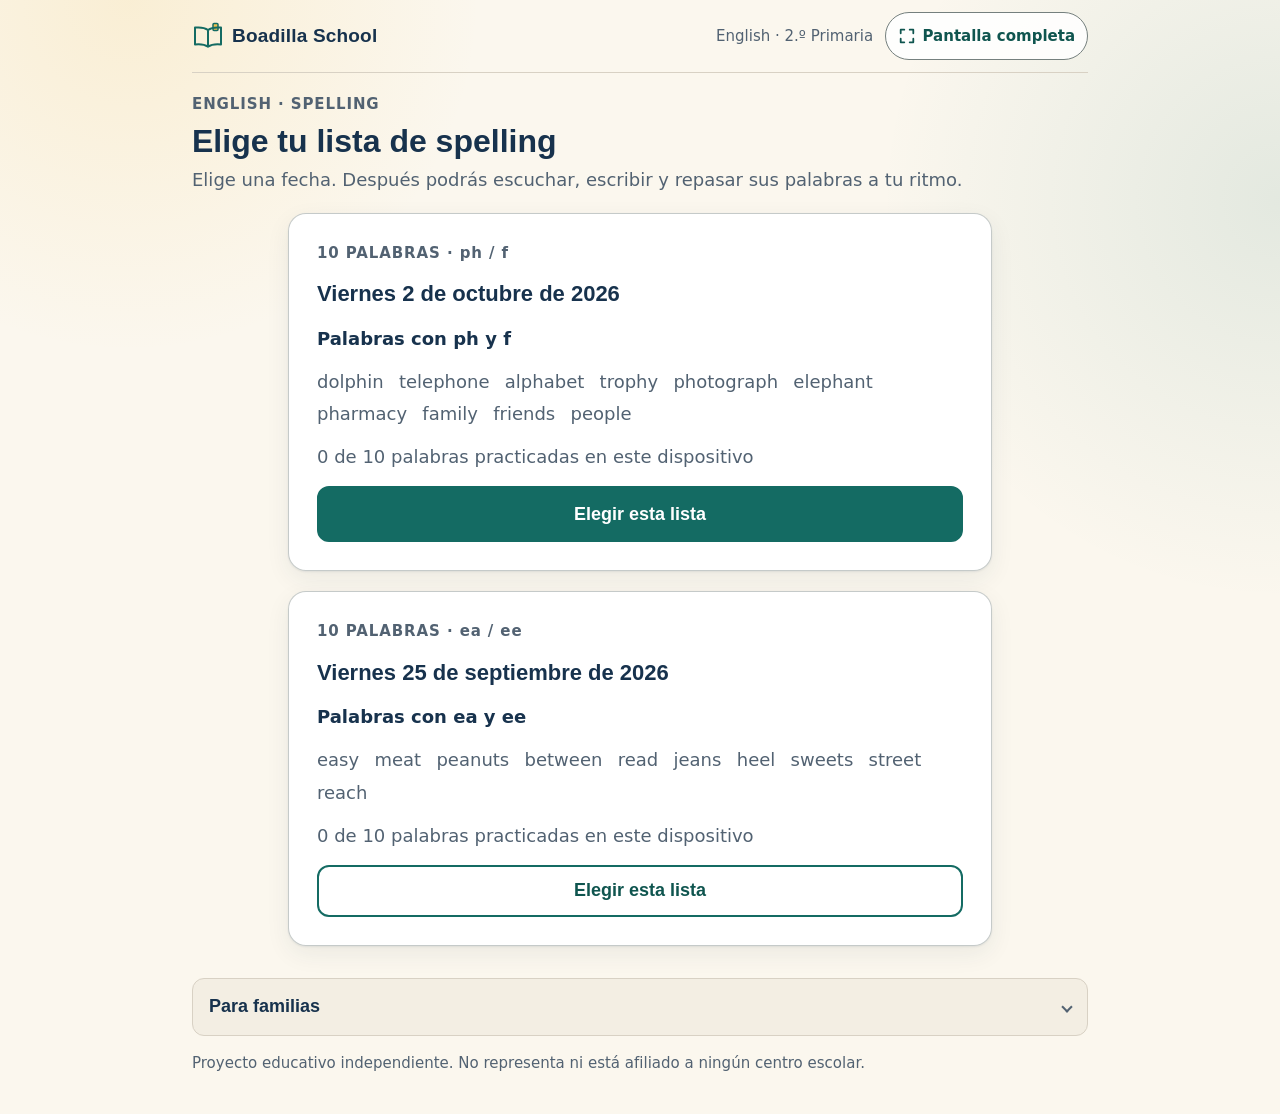
==== spelling/index.html @ 9aa568d6 "Publish weekly spelling at the stable /spelling/ address Runtime export from boadillaschool/spelling" ====
<!DOCTYPE html>
<html lang="es">
<head>
  <meta charset="utf-8">
  <meta name="viewport" content="width=device-width, initial-scale=1, viewport-fit=cover">
  <meta http-equiv="Content-Security-Policy" content="default-src 'self'; script-src 'self'; style-src 'self'; img-src 'self' data:; media-src 'self'; connect-src 'none'; object-src 'none'; base-uri 'none'; form-action 'self'">
  <meta name="referrer" content="no-referrer">
  <meta name="robots" content="noindex,nofollow,noarchive">
  <meta name="color-scheme" content="light">
  <meta name="theme-color" content="#FBF7EE">
  <meta name="description" content="Boadilla School: elige tu lista semanal de spelling y practica inglés con dibujos, pronunciación y escritura.">
  <title>Boadilla School · Spelling</title>
  <link rel="icon" href="data:,">
  <link rel="stylesheet" href="styles.css">
  <link rel="canonical" href="https://boadillaschool.github.io/spelling/">
  <script type="module" src="site-routing.js"></script>
  <script type="module" src="app.js"></script>
</head>
<body>
  <div class="app" id="app">
    <header class="brand-bar">
      <p class="lockup">
        <svg class="lockup-mark" viewBox="0 0 32 28" width="32" height="28" aria-hidden="true" focusable="false">
          <rect class="lockup-tab" x="21" y="1.5" width="5" height="7" rx="1" stroke="currentColor" stroke-width="1.5"/>
          <path d="M16 8C13 5.8 8.5 5 3 5.6V22.4C8.5 21.8 13 22.6 16 24.8C19 22.6 23.5 21.8 29 22.4V5.6C23.5 5 19 5.8 16 8ZM16 8V24.8" fill="none" stroke="currentColor" stroke-width="2" stroke-linecap="round" stroke-linejoin="round"/>
        </svg>
        <span class="wordmark">Boadilla School</span>
      </p>
      <div class="brand-actions">
        <p class="brand-context">English · 2.º Primaria</p>
        <button type="button" class="fullscreen-toggle" id="fullscreen-toggle" aria-label="Activar pantalla completa" aria-pressed="false" hidden>
          <svg class="icon" viewBox="0 0 20 20" width="18" height="18" aria-hidden="true" focusable="false">
            <path d="M7 3H3v4M13 3h4v4M7 17H3v-4M13 17h4v-4" fill="none" stroke="currentColor" stroke-width="2" stroke-linecap="round" stroke-linejoin="round"/>
          </svg>
          <span>Pantalla completa</span>
        </button>
      </div>
    </header>

    <div class="screen-head" id="screen-head">
      <button type="button" class="back" id="back" hidden>
        <svg class="icon" viewBox="0 0 16 16" width="16" height="16" aria-hidden="true" focusable="false">
          <path d="M10 3 5 8l5 5" fill="none" stroke="currentColor" stroke-width="2" stroke-linecap="round" stroke-linejoin="round"/>
        </svg>
        <span>Inicio</span>
      </button>
      <p class="eyebrow" id="eyebrow">ENGLISH · SPELLING</p>
      <h1 id="screen-title" tabindex="-1">Elige tu lista de spelling</h1>
      <p class="module-intro" id="module-intro">Elige una fecha para practicar sus palabras.</p>
      <a class="list-picker" id="list-picker" href="./" hidden>Elegir otra lista</a>
    </div>

    <div class="progress-strip" id="progress-strip" hidden>
      <label for="progress" id="progress-label">Progreso</label>
      <progress id="progress" max="10" value="0"></progress>
    </div>

    <main id="main" class="main">
      <p class="loading">Cargando…</p>
    </main>

    <div class="actions-area" id="dock"></div>

    <div class="notices">
      <p id="audio-note" class="note" hidden></p>
      <p id="storage-note" class="note" hidden></p>
      <p id="feedback" class="sr-only" role="status" aria-live="polite" aria-atomic="true"></p>
    </div>
  </div>

  <noscript>
    <p class="noscript">Esta aplicación necesita JavaScript activado para funcionar. Actívalo en tu navegador y recarga la página.</p>
  </noscript>
</body>
</html>
---- spelling/styles.css ----
/* Boadilla School visual system: shared design values first, then layout, then screens. */

:root {
  --canvas: #fbf7ee;
  --surface: #ffffff;
  --surface-2: #f3eee3;
  --ink: #17324d;
  --muted: #526272;
  --petrol: #146b63;
  --petrol-pressed: #0f554f;
  --gold: #f2c14e;
  --success: #287a52;
  --success-soft: #e4f3ea;
  --retry: #8a5a00;
  --retry-soft: #fff2c8;
  --danger: #b1433b;
  --danger-soft: #fbe8e5;
  --border: #75807e;
  --rule: #d8d1c4;
  --font-head: ui-rounded, "Arial Rounded MT Bold", "Trebuchet MS", sans-serif;
  --font-body: system-ui, -apple-system, "Segoe UI", Roboto, "Helvetica Neue", Arial, sans-serif;
  --font-word: Verdana, "DejaVu Sans", sans-serif;
  --radius-card: 18px;
  --radius-control: 12px;
  --shadow-card: 0 1px 2px rgba(23, 50, 77, 0.08), 0 8px 24px rgba(23, 50, 77, 0.07);
  --shadow-lift: 0 14px 36px rgba(23, 50, 77, 0.12);
  --sky-soft: #eaf4fb;
  --aqua-soft: #def3ef;
  --coral: #e76f51;
  --coral-soft: #fff0e8;
  --touch: 3rem;
  --gutter: 1rem;
  --visual-viewport-height: 100dvh;
  --keyboard-inset: 0px;
}

*,
*::before,
*::after {
  box-sizing: border-box;
}

[hidden] {
  display: none !important;
}

html {
  -webkit-text-size-adjust: 100%;
  text-size-adjust: 100%;
}

body {
  margin: 0;
  min-height: var(--visual-viewport-height);
  background:
    radial-gradient(circle at 10% 0%, rgba(242, 193, 78, 0.16), transparent 22rem),
    radial-gradient(circle at 100% 18%, rgba(20, 107, 99, 0.1), transparent 25rem),
    var(--canvas);
  color: var(--ink);
  font-family: var(--font-body);
  font-size: 1.0625rem;
  line-height: 1.5;
  overflow-wrap: anywhere;
}

h1,
h2,
h3 {
  margin: 0;
  font-family: var(--font-head);
  line-height: 1.2;
}

p {
  margin: 0;
}

button,
input,
textarea,
summary {
  font: inherit;
  color: inherit;
}

:focus-visible {
  outline: 3px solid var(--ink);
  outline-offset: 2px;
  box-shadow: 0 0 0 6px var(--gold);
}

[tabindex="-1"]:focus,
[tabindex="-1"]:focus-visible {
  outline: none;
  box-shadow: none;
}

.sr-only {
  position: absolute;
  width: 1px;
  height: 1px;
  margin: -1px;
  padding: 0;
  overflow: hidden;
  clip: rect(0, 0, 0, 0);
  white-space: nowrap;
  border: 0;
}

/* Shell: one calm column, 720px at most, exercise card 640px at most. */

.app {
  display: flex;
  flex-direction: column;
  min-height: 100vh;
  min-height: 100dvh;
  min-height: var(--visual-viewport-height);
  max-width: 64rem;
  margin-inline: auto;
  padding-left: max(var(--gutter), env(safe-area-inset-left));
  padding-right: max(var(--gutter), env(safe-area-inset-right));
  padding-bottom: calc(1.5rem + env(safe-area-inset-bottom));
}

.app > * {
  width: 100%;
  max-width: 56rem;
  margin-inline: auto;
}

/* Brand bar */

.brand-bar {
  display: flex;
  flex-wrap: wrap;
  align-items: center;
  justify-content: space-between;
  gap: 0.25rem 1rem;
  padding-top: max(0.75rem, env(safe-area-inset-top));
  padding-bottom: 0.75rem;
  border-bottom: 1px solid var(--rule);
}

.lockup {
  display: flex;
  align-items: center;
  gap: 0.5rem;
  color: var(--petrol);
}

.lockup-mark {
  flex: none;
}

.lockup-tab {
  fill: var(--gold);
}

.wordmark {
  color: var(--ink);
  font-family: var(--font-head);
  font-size: 1.1875rem;
  font-weight: 700;
  letter-spacing: 0.01em;
}

.brand-context {
  color: var(--muted);
  font-size: 0.9375rem;
}

.brand-actions {
  display: flex;
  align-items: center;
  justify-content: flex-end;
  gap: 0.75rem;
}

.fullscreen-toggle {
  display: inline-flex;
  align-items: center;
  gap: 0.4rem;
  min-height: 3rem;
  padding: 0.35rem 0.75rem;
  border: 1px solid var(--border);
  border-radius: 999px;
  background: rgba(255, 255, 255, 0.88);
  color: var(--petrol-pressed);
  font-size: 0.9375rem;
  font-weight: 750;
  cursor: pointer;
}

.fullscreen-toggle:hover,
.fullscreen-toggle:active,
.fullscreen-toggle[aria-pressed="true"] {
  border-color: var(--petrol);
  background: var(--aqua-soft);
}

/* Screen heading */

.screen-head {
  display: grid;
  justify-items: start;
  gap: 0.375rem;
  padding-top: 1.25rem;
}

.eyebrow {
  color: var(--muted);
  font-size: 0.9375rem;
  font-weight: 700;
  letter-spacing: 0.06em;
}

.screen-head h1 {
  font-size: 1.75rem;
  color: var(--ink);
}

.module-intro {
  color: var(--muted);
}

.back {
  display: inline-flex;
  align-items: center;
  gap: 0.375rem;
  min-height: var(--touch);
  margin-bottom: 0.25rem;
  padding: 0 1rem 0 0.75rem;
  border: 1px solid var(--border);
  border-radius: var(--radius-control);
  background: var(--surface);
  font-weight: 700;
  cursor: pointer;
}

.back:hover,
.back:active {
  background: var(--surface-2);
}

.icon {
  flex: none;
}

/* Progress */

.progress-strip {
  padding-top: 1rem;
}

.progress-strip label,
.avance-line {
  display: block;
  margin-bottom: 0.375rem;
}

.progress-strip label {
  color: var(--muted);
  font-size: 0.9375rem;
  font-weight: 700;
}

progress {
  display: block;
  width: 100%;
  height: 0.75rem;
  border: 0;
  border-radius: 999px;
  background: var(--rule);
  color: var(--petrol);
  accent-color: var(--petrol);
  -webkit-appearance: none;
  appearance: none;
  overflow: hidden;
}

progress::-webkit-progress-bar {
  background: var(--rule);
}

progress::-webkit-progress-value {
  background: var(--petrol);
}

progress::-moz-progress-bar {
  background: var(--petrol);
}

.lesson-catalog { display: grid; gap: 1.25rem; }
.lesson-card { display: grid; gap: 0.85rem; }
.lesson-card h2 { font-size: 1.375rem; line-height: 1.3; }
.lesson-topic { font-weight: 700; }
.lesson-preview { display: flex; flex-wrap: wrap; gap: 0.3em 0.85em; color: var(--muted); }
.lesson-preview span { font-family: var(--font-word); white-space: nowrap; }
.lesson-open { display: flex; align-items: center; justify-content: center; text-decoration: none; text-align: center; }
.list-picker { display: inline-flex; align-items: center; min-height: 3rem; margin-top: 0.5rem; color: var(--petrol-pressed); font-weight: 700; }
.catalog-disclaimer { margin-top: 1rem; color: var(--muted); font-size: 0.9375rem; }

.main {
  padding-top: 1.25rem;
}

.loading {
  color: var(--muted);
}

/* Feedback next to the work; system notes stay quiet */

.feedback {
  padding: 0.625rem 0.875rem;
  border-left: 4px solid var(--border);
  border-radius: var(--radius-control);
  background: var(--surface-2);
  font-size: 1rem;
}

.feedback:empty {
  display: none;
}

.feedback.is-reserved:empty {
  display: block;
  visibility: hidden;
}

.feedback.is-reserved {
  min-height: 3.5rem;
}

.feedback[data-tone="success"] {
  border-left-color: var(--success);
  background: var(--success-soft);
}

.feedback[data-tone="retry"] {
  border-left-color: var(--retry);
  background: var(--retry-soft);
}

.feedback[data-tone="blocking"] {
  border-left-color: var(--danger);
  background: var(--danger-soft);
}

.notices {
  display: grid;
  gap: 0.25rem;
  margin-top: 1rem;
}

.note {
  color: var(--muted);
  font-size: 0.9375rem;
}

/* Cards and actions */

.card {
  display: grid;
  gap: 1rem;
  max-width: 44rem;
  margin-inline: auto;
  padding: 1.25rem;
  border: 1px solid rgba(117, 128, 126, 0.42);
  border-radius: var(--radius-card);
  background: rgba(255, 255, 255, 0.96);
  box-shadow: var(--shadow-card);
}

body[data-view="home"] .card {
  max-width: 56rem;
}

.actions-area {
  display: flex;
  flex-wrap: wrap;
  gap: 0.75rem;
  margin-top: 1rem;
  padding: 0.5rem;
  border-radius: calc(var(--radius-control) + 4px);
  background: rgba(251, 247, 238, 0.94);
}

.actions-area:empty {
  display: none;
}

.audio-controls {
  display: flex;
  flex-wrap: wrap;
  align-items: center;
  justify-content: center;
  gap: 0.5rem;
  max-width: 100%;
}

.btn {
  flex: 1 1 10rem;
  min-height: 3.5rem;
  padding: 0.5rem 1.25rem;
  border: 2px solid var(--petrol);
  border-radius: var(--radius-control);
  background: var(--petrol);
  color: #ffffff;
  font-family: var(--font-head);
  font-size: 1.125rem;
  font-weight: 700;
  cursor: pointer;
  transition: background-color 0.12s;
}

.btn:hover,
.btn:active {
  border-color: var(--petrol-pressed);
  background: var(--petrol-pressed);
}

.btn:disabled {
  border-color: var(--rule);
  background: var(--surface-2);
  color: var(--muted);
  cursor: not-allowed;
}

.btn-secondary {
  flex: 0 1 auto;
  min-height: 3.25rem;
  border-color: var(--petrol);
  background: var(--surface);
  color: var(--petrol-pressed);
}

.btn-secondary:hover,
.btn-secondary:active {
  border-color: var(--petrol-pressed);
  background: var(--surface-2);
  color: var(--petrol-pressed);
}

.btn-secondary:disabled {
  border-color: var(--rule);
  background: var(--surface-2);
  color: var(--muted);
}

.btn-audio {
  min-width: min(100%, 13rem);
}

.btn-audio[data-speaking="true"] {
  background: var(--surface-2);
}

.btn-link {
  min-height: var(--touch);
  padding: 0.25rem 0;
  border: 0;
  background: transparent;
  color: var(--petrol-pressed);
  font-weight: 700;
  text-align: left;
  text-decoration: underline;
  text-underline-offset: 0.2em;
  cursor: pointer;
}

.btn-danger {
  border-color: var(--danger);
  background: var(--danger);
}

.btn-danger:hover,
.btn-danger:active {
  border-color: #8f342d;
  background: #8f342d;
}

/* Home */

.word-selection {
  gap: 0.75rem;
  padding: min(1.25rem, 20px);
}

.word-selection h2 {
  font-size: 1.5rem;
}

.word-selection > .btn {
  padding-inline: min(1.25rem, 20px);
}

.word-choices {
  display: flex;
  flex-wrap: wrap;
  gap: 0.5rem;
  min-width: 0;
  margin: 0;
  padding: 0;
  border: 0;
}

.word-option {
  display: flex;
  flex: 1 1 calc(50% - 0.25rem);
  align-items: center;
  gap: 0.5rem;
  min-width: max-content;
  min-height: 3.25rem;
  padding: 0.5rem;
  border: 2px solid var(--border);
  border-radius: var(--radius-control);
  background: var(--surface);
  font-family: var(--font-word);
  font-size: 1rem;
  cursor: pointer;
}

.word-option:has(input:checked) {
  border-color: var(--petrol);
  background: var(--success-soft);
}

.word-option input {
  flex: none;
  width: 20px;
  height: 20px;
  margin: 0;
  accent-color: var(--petrol);
  cursor: pointer;
}

.word-option span {
  white-space: nowrap;
}

.selection-count {
  font-weight: 700;
}

.selection-tools {
  display: flex;
  flex-wrap: wrap;
  gap: 0.5rem;
}

.selection-tools .btn {
  flex: 1 1 auto;
  min-height: var(--touch);
  padding: 0.25rem 0.5rem;
  font-size: 1rem;
}

.mission {
  gap: 0.5rem;
}

.mission h2 {
  font-size: 1.5rem;
}

.mission .meta {
  color: var(--muted);
  font-weight: 700;
}

.mission .btn {
  flex: none;
  width: 100%;
  margin-top: 0.5rem;
}

.home-section {
  display: grid;
  gap: 0.75rem;
  margin-top: 2rem;
}

.home-section h2 {
  font-size: 1.25rem;
}

.avance-line {
  margin-bottom: 0;
}

.muted {
  color: var(--muted);
}

.modes {
  margin: 0;
  padding: 0;
  list-style: none;
}

.modes li {
  border-top: 1px solid var(--rule);
}

.modes li:last-child {
  border-bottom: 1px solid var(--rule);
}

.mode-row {
  display: grid;
  grid-template-columns: 1fr auto;
  gap: 0 0.75rem;
  align-items: center;
  width: 100%;
  min-height: 4rem;
  padding: 0.5rem 0.25rem;
  border: 0;
  background: transparent;
  text-align: left;
  cursor: pointer;
}

.mode-row:hover,
.mode-row:active {
  background: var(--surface-2);
}

.mode-row:disabled {
  color: var(--muted);
  cursor: not-allowed;
}

.mode-name {
  font-family: var(--font-head);
  font-size: 1.1875rem;
  font-weight: 700;
}

.mode-desc {
  grid-column: 1;
  color: var(--muted);
  font-size: 0.9375rem;
}

.mode-go {
  grid-row: 1 / span 2;
  grid-column: 2;
  color: var(--petrol);
}

/* Para familias (native details) */

.families {
  margin-top: 2rem;
  border: 1px solid var(--rule);
  border-radius: var(--radius-control);
  background: var(--surface-2);
}

.families summary {
  display: flex;
  align-items: center;
  justify-content: space-between;
  gap: 0.75rem;
  min-height: 3.5rem;
  padding: 0.5rem 1rem;
  font-family: var(--font-head);
  font-weight: 700;
  cursor: pointer;
  list-style: none;
}

.families summary::-webkit-details-marker {
  display: none;
}

.families summary::after {
  content: "";
  flex: none;
  width: 0.5rem;
  height: 0.5rem;
  border-right: 2px solid var(--muted);
  border-bottom: 2px solid var(--muted);
  transform: rotate(45deg);
}

.families[open] summary::after {
  transform: rotate(-135deg);
}

.families-body {
  display: grid;
  gap: 0.75rem;
  padding: 0 1rem 1rem;
  font-size: 1rem;
}

.families-body h3 {
  font-size: 1rem;
}

.confirm {
  display: grid;
  gap: 0.75rem;
  padding: 0.875rem;
  border: 2px solid var(--danger);
  border-radius: var(--radius-control);
  background: var(--danger-soft);
}

.confirm p {
  font-weight: 700;
}

.confirm .actions {
  display: flex;
  flex-wrap: wrap;
  gap: 0.75rem;
}

.confirm .btn {
  flex: 1 1 8rem;
}

/* Exercises */

.step-title {
  font-size: 1.375rem;
}

.step-help {
  margin-top: -0.5rem;
  color: var(--muted);
}

.stage {
  display: grid;
  container-type: inline-size;
  inline-size: 100%;
  min-inline-size: 0;
  gap: 0.75rem;
  justify-items: center;
  padding: 0.5rem 0;
  text-align: center;
}

.word-picture {
  width: min(100%, 256px);
  margin: 0;
}

.word-picture img {
  display: block;
  width: 100%;
  height: auto;
  aspect-ratio: 8 / 5;
  object-fit: contain;
}

@media (max-height: 32rem) {
  .word-picture {
    width: min(100%, 160px);
  }
}

.cue {
  font-size: 1.125rem;
}

.cue-label {
  color: var(--muted);
}

.cue strong {
  font-family: var(--font-head);
  font-size: 1.5rem;
}

.cue-slot:empty {
  display: none;
}

.cue-slot {
  display: grid;
  justify-items: center;
}

.word {
  --word-size: clamp(2.5rem, 12vw, 3.75rem);
  display: inline-block;
  font-family: var(--font-word);
  /* Keep a spelling word intact even when surrounding UI text is enlarged. */
  font-size: min(var(--word-size), var(--word-fit, 20cqi));
  font-weight: 700;
  letter-spacing: 0.03em;
  line-height: 1.2;
  white-space: nowrap;
}

.pattern {
  padding: 0 0.06em;
  border-radius: 0.2em;
  background: var(--gold);
  color: var(--ink);
  text-decoration: underline;
  text-decoration-color: var(--petrol);
  text-decoration-thickness: 0.07em;
  text-underline-offset: 0.12em;
}

.sentence {
  font-size: 1.1875rem;
}

.hidden-word {
  color: var(--muted);
}

.family {
  display: grid;
  gap: 0.5rem;
}

.family-buttons {
  display: flex;
  flex-wrap: wrap;
  gap: 0.75rem;
}

.chip {
  min-width: 5.5rem;
  min-height: 3.25rem;
  padding: 0.25rem 1.25rem;
  border: 2px solid var(--border);
  border-radius: var(--radius-control);
  background: var(--surface);
  font-family: var(--font-word);
  font-size: 1.375rem;
  font-weight: 700;
  cursor: pointer;
}

.chip:hover,
.chip:active {
  background: var(--surface-2);
}

.chip[aria-pressed="true"] {
  border-color: var(--petrol);
  background: var(--petrol);
  color: #ffffff;
}

.chip[aria-disabled="true"][aria-pressed="false"] {
  border-color: var(--rule);
  color: var(--muted);
  cursor: default;
}

.answer {
  display: grid;
  gap: 0.5rem;
}

.answer label {
  font-weight: 700;
}

.answer input {
  width: 100%;
  min-height: 3.5rem;
  padding: 0.5rem 0.875rem;
  border: 2px solid var(--border);
  border-radius: var(--radius-control);
  background: var(--surface);
  font-family: var(--font-word);
  font-size: 1.375rem;
  letter-spacing: 0.04em;
}

.answer .hint {
  color: var(--muted);
  font-size: 0.9375rem;
}

/* Input method, spelling feedback and freehand notebook */

.input-method-card {
  gap: 0.75rem;
  padding: 1rem 1.25rem;
  border-color: rgba(20, 107, 99, 0.28);
  background: linear-gradient(135deg, var(--sky-soft), rgba(255, 255, 255, 0.97));
}

.input-method-card legend {
  padding-inline: 0.25rem;
  font-family: var(--font-head);
  font-size: 1.25rem;
  font-weight: 700;
}

.input-method-options {
  display: grid;
  gap: 0.625rem;
}

.input-method-option {
  display: flex;
  align-items: center;
  gap: 0.75rem;
  min-height: 4.5rem;
  padding: 0.75rem;
  border: 2px solid var(--rule);
  border-radius: var(--radius-control);
  background: rgba(255, 255, 255, 0.9);
  cursor: pointer;
}

.input-method-option:has(input:checked) {
  border-color: var(--petrol);
  background: var(--aqua-soft);
  box-shadow: inset 0 0 0 1px var(--petrol);
}

.input-method-option input {
  flex: none;
  width: 1.35rem;
  height: 1.35rem;
  margin: 0;
  accent-color: var(--petrol);
}

.input-method-copy {
  display: grid;
  gap: 0.1rem;
}

.input-method-copy strong {
  font-family: var(--font-head);
}

.input-method-copy small {
  color: var(--muted);
}

.spelling-panel {
  display: grid;
  justify-items: center;
  gap: 0.75rem;
  padding: 1rem;
  border: 1px solid rgba(20, 107, 99, 0.32);
  border-radius: var(--radius-card);
  background: linear-gradient(150deg, var(--aqua-soft), #ffffff 80%);
}

.spelling-kicker {
  color: var(--petrol-pressed);
  font-family: var(--font-head);
  font-weight: 700;
}

.spelling-letters {
  display: flex;
  flex-wrap: wrap;
  justify-content: center;
  gap: 0.3rem;
  max-width: 100%;
}

.spelling-letter {
  display: inline-grid;
  width: clamp(2rem, 8vw, 2.8rem);
  aspect-ratio: 1;
  place-items: center;
  border: 2px solid rgba(20, 107, 99, 0.34);
  border-radius: 0.65rem;
  background: var(--surface);
  color: var(--ink);
  font-family: var(--font-word);
  font-size: clamp(1.15rem, 5vw, 1.55rem);
  font-weight: 800;
  transition: transform 0.12s ease, background-color 0.12s ease, color 0.12s ease;
}

.spelling-letter[data-active="true"] {
  border-color: var(--petrol);
  background: var(--petrol);
  color: #ffffff;
  transform: translateY(-0.2rem) scale(1.08);
  box-shadow: 0 0 0 4px var(--gold);
}

.spelling-actions,
.ink-tools,
.answer-actions {
  display: flex;
  flex-wrap: wrap;
  gap: 0.625rem;
  width: 100%;
}

.spelling-actions .btn,
.ink-tools .btn,
.answer-actions .btn {
  flex: 1 1 10rem;
}

.spelling-letters-compact {
  justify-content: flex-start;
  gap: 0.15rem;
}

.spelling-letters-compact .spelling-letter {
  width: 1.65rem;
  border-width: 1px;
  border-radius: 0.4rem;
  font-size: 0.95rem;
}

.answer {
  scroll-margin-block: 5rem;
  padding: 0.875rem;
  border: 1px solid var(--rule);
  border-radius: var(--radius-control);
  background: var(--sky-soft);
}

.answer-pencil {
  border-color: rgba(231, 111, 81, 0.45);
  background: var(--coral-soft);
}

.review-return {
  justify-self: start;
  padding: 0.35rem 0.7rem;
  border-radius: 999px;
  background: var(--retry-soft);
  color: var(--retry);
  font-size: 0.9375rem;
  font-weight: 750;
}

.answer-actions {
  margin-top: 0.25rem;
}

.answer-actions .btn {
  min-height: 3.5rem;
}

.ink-pad {
  display: block;
  width: 100%;
  min-height: 13rem;
  max-height: min(22rem, 42vh);
  aspect-ratio: 16 / 7;
  border: 3px solid var(--petrol);
  border-radius: var(--radius-card);
  background: #fffef9;
  box-shadow: inset 0 2px 8px rgba(23, 50, 77, 0.08);
  cursor: crosshair;
  touch-action: none;
  user-select: none;
}

.ink-pad[data-locked="true"] {
  border-color: var(--rule);
  cursor: default;
}

.ink-help {
  color: var(--muted);
  font-size: 0.9375rem;
  text-align: center;
}

.notebook-stage {
  gap: 0.5rem;
  padding: 0;
}

.notebook-card,
.notebook-finished {
  max-width: 50rem;
}

.notebook-answer {
  display: grid;
  justify-items: center;
  gap: 0.5rem;
  padding: 0.875rem;
  border-radius: var(--radius-control);
  background: var(--success-soft);
}

.keyboard-open .app {
  padding-bottom: calc(var(--keyboard-inset) + 1rem + env(safe-area-inset-bottom));
}

.keyboard-open .brand-bar {
  padding-top: max(0.25rem, env(safe-area-inset-top));
  padding-bottom: 0.25rem;
}

.keyboard-open .brand-context,
.keyboard-open .module-intro {
  display: none;
}

.keyboard-open .screen-head,
.keyboard-open .main {
  padding-top: 0.5rem;
}

.keyboard-open .card {
  gap: 0.625rem;
  padding: 0.75rem;
}

.keyboard-open .word-picture {
  width: min(100%, 8rem);
}

.keyboard-open .stage {
  gap: 0.35rem;
  padding: 0;
}

/* Mock review and results */

.review-list {
  margin: 0;
  padding: 0;
  list-style: none;
}

.review-list li {
  display: flex;
  gap: 0.75rem;
  align-items: center;
  justify-content: space-between;
  min-height: 3.5rem;
  border-top: 1px solid var(--rule);
}

.review-list li:last-child {
  border-bottom: 1px solid var(--rule);
}

.review-list .btn-secondary {
  min-height: var(--touch);
  padding: 0.25rem 1rem;
  font-size: 1rem;
}

.result-card {
  gap: 0.75rem;
}

.result-kind {
  color: var(--muted);
  font-size: 0.9375rem;
  font-weight: 700;
  letter-spacing: 0.06em;
  text-transform: uppercase;
}

.result-summary {
  font-family: var(--font-head);
  font-size: 1.375rem;
  font-weight: 700;
  line-height: 1.3;
}

.result-card .step-title {
  margin-top: 0.5rem;
  font-size: 1.125rem;
}

.result-list {
  margin: 0;
  padding: 0;
  list-style: none;
}

.result-list li {
  display: flex;
  gap: 0.75rem;
  justify-content: space-between;
  padding: 0.5rem 0;
  border-top: 1px solid var(--rule);
}

.result-list li span:first-child {
  font-family: var(--font-word);
  font-weight: 700;
}

.next-step {
  display: grid;
  gap: 0.75rem;
  margin-top: 1rem;
}

.next-step .btn {
  flex: none;
  width: 100%;
}

.share-block {
  display: grid;
  gap: 0.75rem;
  margin-top: 0.75rem;
}

.share-block .btn {
  flex: none;
  width: 100%;
}

.share-fallback textarea {
  width: 100%;
  min-height: 6rem;
  padding: 0.5rem;
  border: 2px solid var(--border);
  border-radius: var(--radius-control);
  background: var(--surface);
}

.noscript {
  margin: 1rem;
  padding: 1rem;
  border: 2px solid var(--danger);
  border-radius: var(--radius-control);
  background: var(--danger-soft);
}

/* Gutters and type scale grow with the screen */

@media (min-width: 37.5rem) {
  :root {
    --gutter: 1.5rem;
  }

  .input-method-options {
    grid-template-columns: repeat(2, minmax(0, 1fr));
  }

  .word-option {
    flex-basis: calc(20% - 0.4rem);
  }

  .card {
    padding: 1.75rem;
  }
}

@media (min-width: 52.5rem) {
  :root {
    --gutter: 2rem;
  }
}

@media (min-width: 40rem) {
  body {
    font-size: 1.125rem;
  }

  .screen-head h1 {
    font-size: 2rem;
  }

  .word {
    --word-size: 4rem;
  }
}

/* Short landscape phones */

@media (orientation: landscape) and (max-height: 32rem) {
  .brand-bar {
    padding-top: max(0.375rem, env(safe-area-inset-top));
    padding-bottom: 0.375rem;
  }

  .screen-head {
    padding-top: 0.75rem;
  }

  .main {
    padding-top: 0.75rem;
  }

  .stage {
    padding: 0;
  }

  .word {
    --word-size: 2.75rem;
  }
}

@media (max-width: 30rem) {
  .brand-context {
    display: none;
  }

  .fullscreen-toggle {
    width: 3rem;
    padding-inline: 0;
    justify-content: center;
  }

  .fullscreen-toggle span {
    display: none;
  }

  .screen-head h1 {
    font-size: 1.55rem;
  }

  /* Enlarged text needs the space; nested padding must not grow with it. */
  .app { --gutter: min(1rem, 16px); }

  .card {
    padding: min(1rem, 16px);
  }

  .spelling-panel { padding: min(1rem, 16px); }
  .btn { padding-inline: min(1.25rem, 20px); }

  .spelling-actions .btn {
    flex-basis: 100%;
    padding-inline: 8px;
  }
}

:fullscreen,
:-webkit-full-screen {
  background: var(--canvas);
}

/* Motion */

@media (prefers-reduced-motion: reduce) {
  *,
  *::before,
  *::after {
    animation: none !important;
    transition: none !important;
    scroll-behavior: auto !important;
  }
}
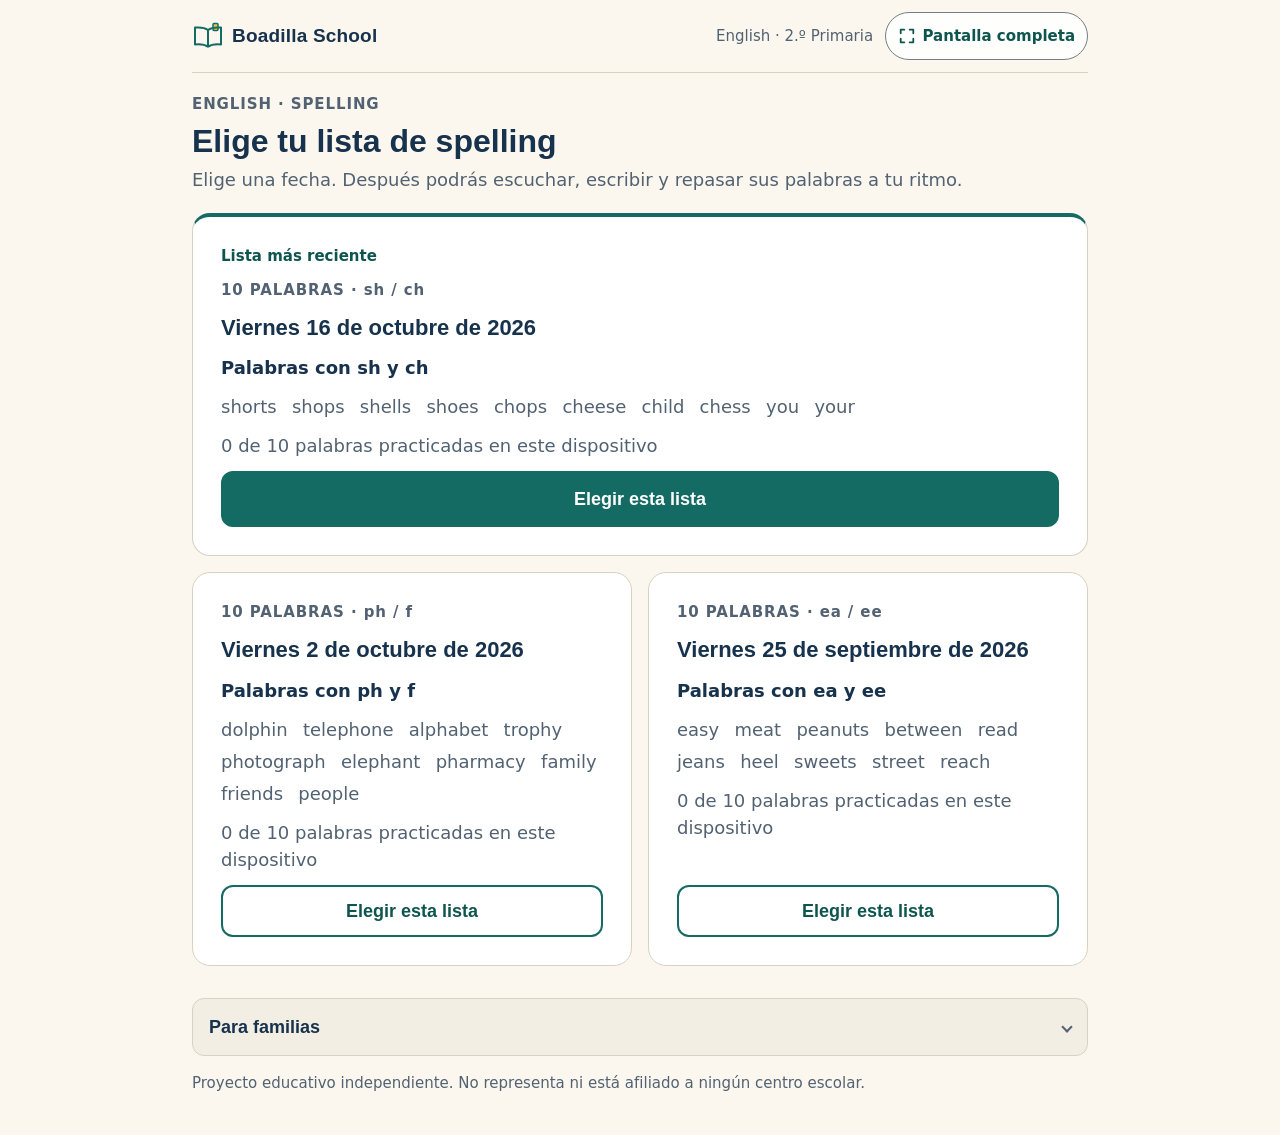
==== commit afcb2e01: "[verified] Simplify the learning portal and polish spelling" ====
--- a/spelling/index.html
+++ b/spelling/index.html
@@ -17,15 +17,16 @@
   <script type="module" src="app.js"></script>
 </head>
 <body>
+  <a class="skip-link" href="#main">Saltar al contenido</a>
   <div class="app" id="app">
     <header class="brand-bar">
-      <p class="lockup">
+      <a class="lockup" href="/" aria-label="Boadilla School, inicio">
         <svg class="lockup-mark" viewBox="0 0 32 28" width="32" height="28" aria-hidden="true" focusable="false">
           <rect class="lockup-tab" x="21" y="1.5" width="5" height="7" rx="1" stroke="currentColor" stroke-width="1.5"/>
           <path d="M16 8C13 5.8 8.5 5 3 5.6V22.4C8.5 21.8 13 22.6 16 24.8C19 22.6 23.5 21.8 29 22.4V5.6C23.5 5 19 5.8 16 8ZM16 8V24.8" fill="none" stroke="currentColor" stroke-width="2" stroke-linecap="round" stroke-linejoin="round"/>
         </svg>
         <span class="wordmark">Boadilla School</span>
-      </p>
+      </a>
       <div class="brand-actions">
         <p class="brand-context">English · 2.º Primaria</p>
         <button type="button" class="fullscreen-toggle" id="fullscreen-toggle" aria-label="Activar pantalla completa" aria-pressed="false" hidden>
@@ -55,7 +56,7 @@
       <progress id="progress" max="10" value="0"></progress>
     </div>
 
-    <main id="main" class="main">
+    <main id="main" class="main" tabindex="-1">
       <p class="loading">Cargando…</p>
     </main>
 
--- a/spelling/styles.css
+++ b/spelling/styles.css
@@ -52,10 +52,7 @@
 body {
   margin: 0;
   min-height: var(--visual-viewport-height);
-  background:
-    radial-gradient(circle at 10% 0%, rgba(242, 193, 78, 0.16), transparent 22rem),
-    radial-gradient(circle at 100% 18%, rgba(20, 107, 99, 0.1), transparent 25rem),
-    var(--canvas);
+  background: var(--canvas);
   color: var(--ink);
   font-family: var(--font-body);
   font-size: 1.0625rem;
@@ -128,6 +125,27 @@
   margin-inline: auto;
 }
 
+.skip-link {
+  position: fixed;
+  z-index: 30;
+  top: max(8px, env(safe-area-inset-top));
+  left: max(8px, env(safe-area-inset-left));
+  display: inline-flex;
+  align-items: center;
+  min-height: 48px;
+  max-width: calc(100% - 16px);
+  padding: 12px 16px;
+  border-radius: var(--radius-control);
+  background: var(--ink);
+  color: var(--surface);
+  font-weight: 700;
+  transform: translateY(calc(-100% - max(8px, env(safe-area-inset-top)) - 8px));
+}
+
+.skip-link:focus {
+  transform: translateY(0);
+}
+
 /* Brand bar */
 
 .brand-bar {
@@ -143,9 +161,12 @@
 
 .lockup {
   display: flex;
+  min-height: 48px;
+  max-width: 100%;
   align-items: center;
   gap: 0.5rem;
   color: var(--petrol);
+  text-decoration: none;
 }
 
 .lockup-mark {
@@ -290,13 +311,38 @@
   background: var(--petrol);
 }
 
-.lesson-catalog { display: grid; gap: 1.25rem; }
-.lesson-card { display: grid; gap: 0.85rem; }
+.lesson-catalog {
+  display: grid;
+  grid-template-columns: repeat(auto-fit, minmax(min(100%, 20rem), 1fr));
+  gap: 1rem;
+}
+.card.lesson-card {
+  display: flex;
+  flex-direction: column;
+  gap: 0.75rem;
+  width: 100%;
+  max-width: none;
+  min-width: 0;
+  margin: 0;
+  border-color: var(--rule);
+  background: var(--surface);
+  box-shadow: none;
+}
+.card.lesson-card--latest {
+  grid-column: 1 / -1;
+  border-top: 4px solid var(--petrol);
+}
+.lesson-recency {
+  color: var(--petrol-pressed);
+  font-size: 0.9375rem;
+  font-weight: 700;
+}
 .lesson-card h2 { font-size: 1.375rem; line-height: 1.3; }
 .lesson-topic { font-weight: 700; }
 .lesson-preview { display: flex; flex-wrap: wrap; gap: 0.3em 0.85em; color: var(--muted); }
 .lesson-preview span { font-family: var(--font-word); white-space: nowrap; }
 .lesson-open { display: flex; align-items: center; justify-content: center; text-decoration: none; text-align: center; }
+.lesson-card .lesson-open { flex: none; margin-top: auto; }
 .list-picker { display: inline-flex; align-items: center; min-height: 3rem; margin-top: 0.5rem; color: var(--petrol-pressed); font-weight: 700; }
 .catalog-disclaimer { margin-top: 1rem; color: var(--muted); font-size: 0.9375rem; }
 
@@ -1086,11 +1132,45 @@
 
 .notebook-answer {
   display: grid;
+  container-type: inline-size;
   justify-items: center;
   gap: 0.5rem;
   padding: 0.875rem;
   border-radius: var(--radius-control);
   background: var(--success-soft);
+}
+
+.notebook-rewrite,
+.rewrite-body {
+  display: grid;
+  gap: 0.75rem;
+  min-width: 0;
+}
+
+.notebook-rewrite {
+  padding-top: 0.75rem;
+  border-top: 1px solid var(--rule);
+}
+
+.rewrite-method {
+  min-width: 0;
+  margin: 0;
+  padding: 0;
+  border: 0;
+}
+
+.rewrite-method legend {
+  margin-bottom: 0.5rem;
+  font-weight: 700;
+}
+
+.rewrite-method .input-method-options {
+  grid-template-columns: repeat(auto-fit, minmax(min(100%, 8rem), 1fr));
+}
+
+.rewrite-method .input-method-option {
+  min-height: 3rem;
+  padding: 0.5rem;
 }
 
 .keyboard-open .app {
@@ -1327,6 +1407,7 @@
   }
 
   .spelling-panel { padding: min(1rem, 16px); }
+  .notebook-answer { padding: min(0.875rem, 14px); }
   .btn { padding-inline: min(1.25rem, 20px); }
 
   .spelling-actions .btn {
